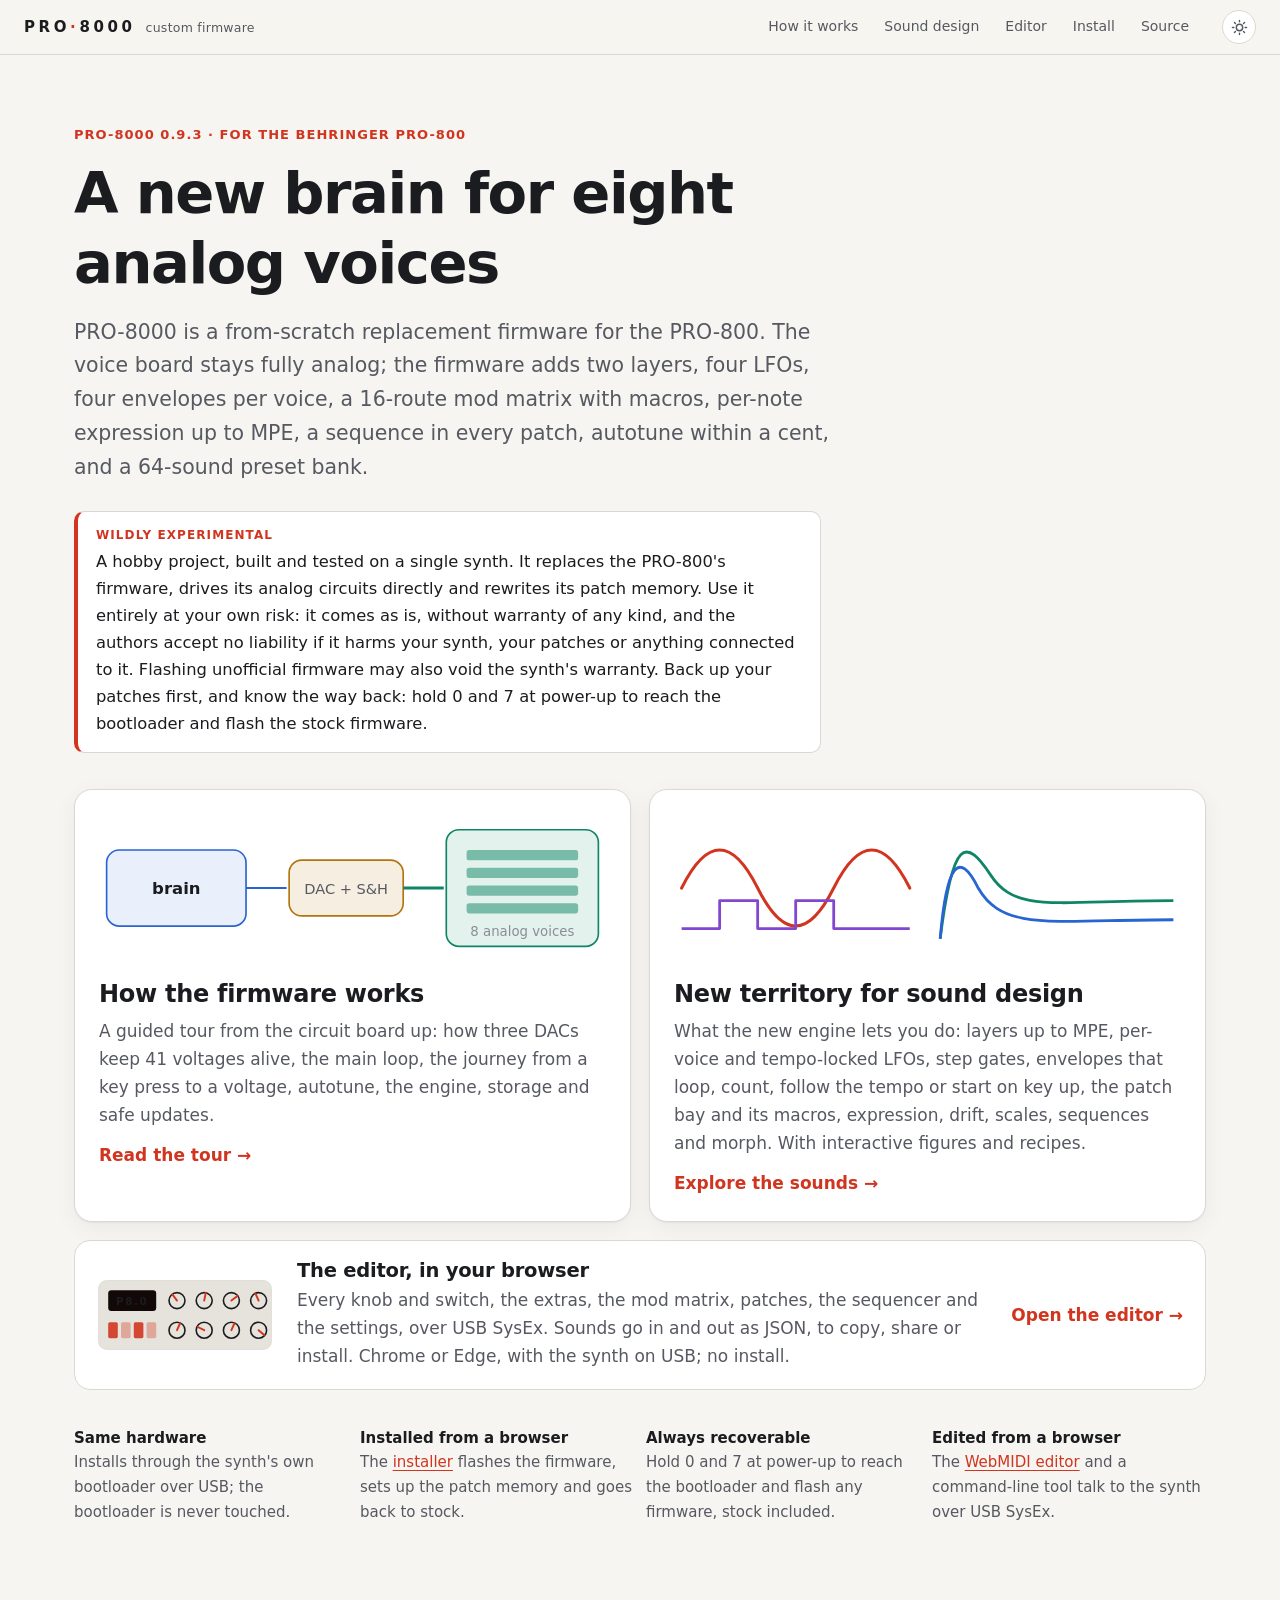
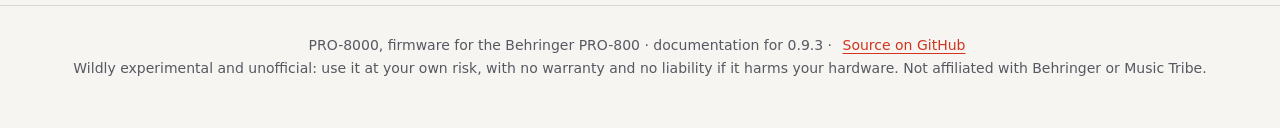
==== index.html @ 5c24c78f "PRO-8000 0.9.3: the guides, the editor and the installer, built from 73f350a with local changes" ====
<!doctype html>
<html lang="en">
<head>
<meta charset="utf-8">
<meta name="viewport" content="width=device-width, initial-scale=1">
<title>PRO-8000 · Firmware for the Behringer PRO-800</title>
<meta name="description" content="Documentation for PRO-8000, a custom firmware for the Behringer PRO-800: how it works, and the sound design it opens up.">
<link rel="icon" href="data:image/svg+xml,%3Csvg xmlns='http://www.w3.org/2000/svg' viewBox='0 0 32 32'%3E%3Crect width='32' height='32' rx='7' fill='%23160705'/%3E%3Cpath d='M5 21 L11 11 L16 21 L21 11 L27 21' fill='none' stroke='%23ff5b3d' stroke-width='3' stroke-linejoin='round'/%3E%3C/svg%3E">
<style>
:root {
  --bg: #f6f5f1; --surface: #ffffff; --surface-2: #f0eee9; --surface-3: #e6e3dc;
  --ink: #1b1c1f; --ink-2: #565961; --ink-3: #8a8d93; --line: #dbd8d1;
  --accent: #d1351f; --accent-soft: rgba(209, 53, 31, .11); --on-accent: #fff;
  --digital: #2864d2; --digital-soft: rgba(40, 100, 210, .10);
  --analog: #0f8565; --analog-soft: rgba(15, 133, 101, .11);
  --shared: #b2740f; --shared-soft: rgba(178, 116, 15, .12);
  --mod: #8247d0; --mod-soft: rgba(130, 71, 208, .10);
  --led-bg: #160705; --led-fg: #ff5b3d;
  --shadow: 0 1px 2px rgba(20, 20, 20, .05), 0 6px 24px rgba(20, 20, 20, .05);
  --sans: "Inter", system-ui, -apple-system, "Segoe UI", Roboto, "Helvetica Neue", sans-serif;
  --mono: ui-monospace, "SF Mono", SFMono-Regular, Menlo, Consolas, monospace;
  color-scheme: light;
}
@media (prefers-color-scheme: dark) {
  :root:not([data-theme="light"]) {
    --bg: #131416; --surface: #1b1c1f; --surface-2: #232428; --surface-3: #2d2e33;
    --ink: #ebe8e2; --ink-2: #a6a8ae; --ink-3: #75787e; --line: #33353a;
    --accent: #ff5a42; --accent-soft: rgba(255, 90, 66, .15); --on-accent: #1a0703;
    --digital: #6ea2ff; --digital-soft: rgba(110, 162, 255, .13);
    --analog: #43c9a1; --analog-soft: rgba(67, 201, 161, .13);
    --shared: #e6a94d; --shared-soft: rgba(230, 169, 77, .14);
    --mod: #b690ff; --mod-soft: rgba(182, 144, 255, .14);
    --shadow: 0 1px 2px rgba(0, 0, 0, .3), 0 8px 28px rgba(0, 0, 0, .25);
    color-scheme: dark;
  }
}
:root[data-theme="dark"] {
  --bg: #131416; --surface: #1b1c1f; --surface-2: #232428; --surface-3: #2d2e33;
  --ink: #ebe8e2; --ink-2: #a6a8ae; --ink-3: #75787e; --line: #33353a;
  --accent: #ff5a42; --accent-soft: rgba(255, 90, 66, .15); --on-accent: #1a0703;
  --digital: #6ea2ff; --digital-soft: rgba(110, 162, 255, .13);
  --analog: #43c9a1; --analog-soft: rgba(67, 201, 161, .13);
  --shared: #e6a94d; --shared-soft: rgba(230, 169, 77, .14);
  --mod: #b690ff; --mod-soft: rgba(182, 144, 255, .14);
  --shadow: 0 1px 2px rgba(0, 0, 0, .3), 0 8px 28px rgba(0, 0, 0, .25);
  color-scheme: dark;
}

* { box-sizing: border-box; }
html { scroll-behavior: smooth; scroll-padding-top: 72px; }
@media (prefers-reduced-motion: reduce) { html { scroll-behavior: auto; } }
body {
  margin: 0; background: var(--bg); color: var(--ink);
  font: 17px/1.65 var(--sans); -webkit-font-smoothing: antialiased; text-rendering: optimizeLegibility;
}
a { color: var(--accent); text-decoration-thickness: 1px; text-underline-offset: 3px; }
a:hover { text-decoration-thickness: 2px; }
:focus-visible { outline: 2px solid var(--accent); outline-offset: 2px; border-radius: 4px; }
code, kbd, .mono { font-family: var(--mono); font-size: .86em; }
code { background: var(--surface-2); border: 1px solid var(--line); border-radius: 5px; padding: .05em .35em; }
strong { font-weight: 650; }
h1, h2, h3, h4 { line-height: 1.2; letter-spacing: -.012em; margin: 0; }
p { margin: 0 0 1em; }
ul, ol { padding-left: 1.3em; margin: 0 0 1em; }
li { margin: .25em 0; }

/* ---- top bar ---- */
.topbar {
  position: sticky; top: 0; z-index: 20; display: flex; align-items: center; gap: 14px 22px; flex-wrap: wrap;
  padding: 10px 24px; background: color-mix(in srgb, var(--bg) 88%, transparent);
  backdrop-filter: saturate(1.4) blur(10px); -webkit-backdrop-filter: saturate(1.4) blur(10px);
  border-bottom: 1px solid var(--line);
}
.brand { display: flex; align-items: baseline; gap: 10px; color: var(--ink); text-decoration: none; }
.brand .logo { font-weight: 800; letter-spacing: .24em; font-size: 15px; }
.brand .logo b { color: var(--accent); }
.brand .sub { font-size: 12.5px; color: var(--ink-2); letter-spacing: .02em; }
.topbar nav { display: flex; gap: 4px; margin-left: auto; flex-wrap: wrap; }
.topbar nav a {
  font-size: 14px; color: var(--ink-2); text-decoration: none; padding: 5px 11px; border-radius: 999px;
}
.topbar nav a:hover { color: var(--ink); background: var(--surface-2); }
.topbar nav a[aria-current="page"] { color: var(--ink); background: var(--surface-3); font-weight: 600; }
.theme-btn {
  border: 1px solid var(--line); background: var(--surface); color: var(--ink-2); width: 34px; height: 34px;
  border-radius: 50%; cursor: pointer; display: grid; place-items: center; padding: 0;
}
.theme-btn:hover { color: var(--ink); }
.theme-btn svg { width: 17px; height: 17px; }

/* ---- hero ---- */
.hero { max-width: 1180px; margin: 0 auto; padding: 64px 24px 28px; }
.kicker {
  display: inline-flex; align-items: center; gap: 8px; font-size: 13px; font-weight: 600; letter-spacing: .08em;
  text-transform: uppercase; color: var(--accent); margin-bottom: 14px;
}
.hero h1 { font-size: clamp(2.1rem, 5.2vw, 3.6rem); font-weight: 760; letter-spacing: -.025em; max-width: 17ch; }
.hero .lede { font-size: clamp(1.08rem, 1.8vw, 1.28rem); color: var(--ink-2); max-width: 60ch; margin: 18px 0 0; }
.meta { display: flex; flex-wrap: wrap; gap: 8px; margin-top: 22px; }
.chip {
  font-size: 13px; padding: 4px 11px; border-radius: 999px; border: 1px solid var(--line); background: var(--surface);
  color: var(--ink-2);
}

/* ---- layout ---- */
.layout {
  max-width: 1180px; margin: 0 auto; padding: 8px 24px 80px;
  display: grid; grid-template-columns: 220px minmax(0, 1fr); gap: 48px;
}
.toc { position: sticky; top: 76px; align-self: start; max-height: calc(100vh - 96px); overflow: auto; font-size: 14px; }
.toc h2 { font-size: 12px; text-transform: uppercase; letter-spacing: .1em; color: var(--ink-3); margin: 6px 0 10px; }
.toc ol { list-style: none; padding: 0; margin: 0; counter-reset: toc; }
.toc li { margin: 0; counter-increment: toc; }
.toc a {
  display: flex; gap: 8px; padding: 5px 10px; border-left: 2px solid var(--line); color: var(--ink-2);
  text-decoration: none; line-height: 1.35;
}
.toc a::before { content: counter(toc, decimal-leading-zero); font-family: var(--mono); font-size: 11px; color: var(--ink-3); padding-top: 2px; }
.toc a:hover { color: var(--ink); }
.toc a.active { color: var(--ink); border-left-color: var(--accent); font-weight: 600; }
article { min-width: 0; max-width: 900px; }
@media (max-width: 1060px) {
  .layout { grid-template-columns: minmax(0, 1fr); gap: 0; }
  .toc { position: static; max-height: none; border: 1px solid var(--line); border-radius: 14px; padding: 14px 16px; background: var(--surface); margin-bottom: 28px; }
  .toc ol { columns: 2; column-gap: 18px; }
  .toc a { border-left: 0; padding: 3px 0; }
}
@media (max-width: 560px) {
  body { font-size: 16px; }
  .topbar { padding: 10px 16px; gap: 8px; flex-wrap: nowrap; }
  .topbar nav { gap: 0; }
  .topbar nav a { padding: 5px 8px; font-size: 13px; }
  .brand .logo { letter-spacing: .14em; }
  .theme-btn { flex: none; }
  .hero { padding: 40px 16px 18px; }
  .layout { padding: 8px 16px 64px; }
  .toc ol { columns: 1; }
  .brand .sub { display: none; }
}

/* ---- sections ---- */
section { padding-top: 40px; }
section + section { border-top: 1px solid var(--line); margin-top: 40px; }
article > section:first-child { padding-top: 12px; }
.sec-num { font-family: var(--mono); font-size: 13px; color: var(--accent); letter-spacing: .06em; display: block; margin-bottom: 8px; }
section h2 { font-size: clamp(1.6rem, 3vw, 2.1rem); font-weight: 720; margin-bottom: 18px; }
section h3 { font-size: 1.22rem; font-weight: 680; margin: 34px 0 12px; }
section h4 { font-size: 1.02rem; font-weight: 680; margin: 0 0 6px; }
.prose { max-width: 70ch; }
.lead-in { font-size: 1.12em; color: var(--ink-2); }

/* ---- figures ---- */
figure { margin: 28px 0; }
.fig {
  background: var(--surface); border: 1px solid var(--line); border-radius: 16px; padding: 20px;
  box-shadow: var(--shadow);
}
figcaption { font-size: 14px; color: var(--ink-2); margin-top: 12px; line-height: 1.5; max-width: 72ch; }
figcaption b { color: var(--ink); }
.svg-wrap { overflow-x: auto; -webkit-overflow-scrolling: touch; }
.svg-wrap > svg { display: block; width: 100%; height: auto; min-width: var(--min, 0); }
svg text { font-family: var(--sans); fill: var(--ink); font-size: 13px; }
svg .t-sm { font-size: 11.5px; fill: var(--ink-2); }
svg .t-xs { font-size: 10.5px; fill: var(--ink-3); }
svg .t-lg { font-size: 15px; font-weight: 650; }
svg .t-b { font-weight: 650; }
svg .t-mono { font-family: var(--mono); }
svg .t-acc { fill: var(--accent); } svg .t-dig { fill: var(--digital); } svg .t-ana { fill: var(--analog); }
svg .t-sh { fill: var(--shared); } svg .t-mod { fill: var(--mod); } svg .t-inv { fill: var(--on-accent); }
svg .t-led { fill: var(--led-fg); font-family: var(--mono); font-weight: 700; letter-spacing: .08em; }
svg .box { fill: var(--surface-2); stroke: var(--line); stroke-width: 1.2; }
svg .box-plain { fill: var(--surface); stroke: var(--line); stroke-width: 1.2; }
svg .box-dig { fill: var(--digital-soft); stroke: var(--digital); stroke-width: 1.3; }
svg .box-ana { fill: var(--analog-soft); stroke: var(--analog); stroke-width: 1.3; }
svg .box-acc { fill: var(--accent-soft); stroke: var(--accent); stroke-width: 1.3; }
svg .box-sh { fill: var(--shared-soft); stroke: var(--shared); stroke-width: 1.3; }
svg .box-mod { fill: var(--mod-soft); stroke: var(--mod); stroke-width: 1.3; }
svg .box-led { fill: var(--led-bg); stroke: none; }
svg .ln { stroke: var(--ink-3); stroke-width: 1.5; fill: none; }
svg .ln-dig { stroke: var(--digital); stroke-width: 1.6; fill: none; }
svg .ln-ana { stroke: var(--analog); stroke-width: 1.6; fill: none; }
svg .ln-acc { stroke: var(--accent); stroke-width: 1.6; fill: none; }
svg .ln-sh { stroke: var(--shared); stroke-width: 1.6; fill: none; }
svg .ln-mod { stroke: var(--mod); stroke-width: 1.6; fill: none; }
svg .thick { stroke-width: 2.4; }
svg .dash { stroke-dasharray: 4 4; }
svg .grid { stroke: var(--line); stroke-width: 1; fill: none; }
svg .axis { stroke: var(--ink-3); stroke-width: 1; fill: none; }
svg .curve { stroke: var(--accent); stroke-width: 2.4; fill: none; stroke-linejoin: round; stroke-linecap: round; }
svg .curve-dig { stroke: var(--digital); stroke-width: 2.2; fill: none; stroke-linejoin: round; }
svg .curve-ana { stroke: var(--analog); stroke-width: 2.2; fill: none; stroke-linejoin: round; }
svg .curve-mod { stroke: var(--mod); stroke-width: 2.2; fill: none; stroke-linejoin: round; }
svg .curve-ghost { stroke: var(--ink-3); stroke-width: 1.4; fill: none; opacity: .45; }
svg .f-acc { fill: var(--accent); } svg .f-dig { fill: var(--digital); } svg .f-ana { fill: var(--analog); }
svg .f-sh { fill: var(--shared); } svg .f-mod { fill: var(--mod); } svg .f-ink3 { fill: var(--ink-3); }
svg .f-soft-acc { fill: var(--accent-soft); } svg .f-soft-dig { fill: var(--digital-soft); }
svg .f-soft-ana { fill: var(--analog-soft); } svg .f-soft-mod { fill: var(--mod-soft); }
svg .f-surface { fill: var(--surface); } svg .f-surface2 { fill: var(--surface-2); } svg .f-line { fill: var(--line); }
.defs { position: absolute; width: 0; height: 0; overflow: hidden; }

.legend { display: flex; flex-wrap: wrap; gap: 6px 18px; font-size: 13.5px; color: var(--ink-2); margin-top: 14px; }
.legend span { display: inline-flex; align-items: center; gap: 7px; }
.legend i { width: 12px; height: 12px; border-radius: 3px; display: inline-block; border: 1.5px solid; }
.legend .k-dig { background: var(--digital-soft); border-color: var(--digital); }
.legend .k-ana { background: var(--analog-soft); border-color: var(--analog); }
.legend .k-acc { background: var(--accent-soft); border-color: var(--accent); }
.legend .k-sh { background: var(--shared-soft); border-color: var(--shared); }
.legend .k-mod { background: var(--mod-soft); border-color: var(--mod); }

/* ---- callouts ---- */
.callout {
  border: 1px solid var(--line); border-left: 4px solid var(--accent); background: var(--surface);
  border-radius: 10px; padding: 14px 18px; margin: 22px 0; font-size: .96em; max-width: 72ch;
}
.callout > :last-child { margin-bottom: 0; }
.callout .label { display: block; font-size: 12px; font-weight: 700; letter-spacing: .09em; text-transform: uppercase; color: var(--accent); margin-bottom: 4px; }
.callout.analogy { border-left-color: var(--analog); }
.callout.analogy .label { color: var(--analog); }
.callout.tech { border-left-color: var(--digital); }
.callout.tech .label { color: var(--digital); }
.callout.limit { border-left-color: var(--shared); }
.callout.limit .label { color: var(--shared); }

/* ---- small things ---- */
.led {
  display: inline-block; font-family: var(--mono); font-weight: 700; font-size: .82em; letter-spacing: .1em;
  color: var(--led-fg); background: var(--led-bg); padding: .08em .5em; border-radius: 4px;
  text-shadow: 0 0 6px rgba(255, 91, 61, .55); white-space: pre; vertical-align: .05em;
}
kbd {
  display: inline-block; border: 1px solid var(--line); border-bottom-width: 2px; border-radius: 6px;
  background: var(--surface); padding: .02em .45em; font-size: .8em; color: var(--ink); white-space: nowrap;
}
.stats { display: grid; grid-template-columns: repeat(auto-fit, minmax(150px, 1fr)); gap: 12px; margin: 28px 0; }
.stat { background: var(--surface); border: 1px solid var(--line); border-radius: 14px; padding: 14px 16px; }
.stat b { display: block; font-size: 1.7rem; font-weight: 750; letter-spacing: -.02em; line-height: 1.1; }
.stat span { font-size: 13.5px; color: var(--ink-2); line-height: 1.35; display: block; margin-top: 4px; }

.tbl { overflow-x: auto; margin: 22px 0; border: 1px solid var(--line); border-radius: 12px; background: var(--surface); }
table { border-collapse: collapse; width: 100%; font-size: 14.5px; }
th, td { text-align: left; padding: 9px 14px; border-bottom: 1px solid var(--line); vertical-align: top; }
th { font-size: 12.5px; text-transform: uppercase; letter-spacing: .06em; color: var(--ink-2); background: var(--surface-2); font-weight: 650; }
tr:last-child td { border-bottom: 0; }
td.yes { color: var(--analog); font-weight: 600; }

.steps { list-style: none; padding: 0; counter-reset: st; margin: 20px 0; }
.steps > li { counter-increment: st; position: relative; padding: 0 0 18px 46px; margin: 0; }
.steps > li::before {
  content: counter(st); position: absolute; left: 0; top: 0; width: 30px; height: 30px; border-radius: 50%;
  background: var(--accent-soft); color: var(--accent); font-weight: 700; font-size: 14px; display: grid; place-items: center;
}
.steps > li::after { content: ""; position: absolute; left: 14.5px; top: 34px; bottom: 4px; width: 1px; background: var(--line); }
.steps > li:last-child::after { display: none; }
.steps > li > b:first-child { display: block; }

.cards { display: grid; grid-template-columns: repeat(auto-fill, minmax(min(100%, 270px), 1fr)); gap: 14px; margin: 22px 0; }
.card { background: var(--surface); border: 1px solid var(--line); border-radius: 14px; padding: 16px 18px; font-size: 15px; }
.card h4 { font-size: 1.04rem; margin-bottom: 4px; }
.card .tag { font-size: 12px; font-weight: 600; color: var(--ink-3); letter-spacing: .04em; text-transform: uppercase; }
.card ol, .card ul { padding-left: 1.15em; margin: 8px 0 0; }
.card li { margin: .2em 0; }
.card p { margin: 6px 0 0; color: var(--ink-2); }

/* ---- widgets ---- */
.controls { display: flex; flex-wrap: wrap; gap: 10px 16px; align-items: center; margin-bottom: 14px; }
.controls label { font-size: 14px; color: var(--ink-2); display: inline-flex; gap: 8px; align-items: center; }
.seg { display: inline-flex; flex-wrap: wrap; border: 1px solid var(--line); border-radius: 10px; overflow: hidden; background: var(--surface-2); }
.seg button, .btn {
  font: 600 13.5px/1 var(--sans); color: var(--ink-2); background: transparent; border: 0; padding: 8px 12px;
  cursor: pointer; white-space: nowrap;
}
.seg button + button { border-left: 1px solid var(--line); }
.seg button:hover { color: var(--ink); }
.seg button[aria-pressed="true"] { background: var(--accent); color: var(--on-accent); }
.btn { border: 1px solid var(--line); border-radius: 10px; background: var(--surface); color: var(--ink); }
.btn:hover { background: var(--surface-2); }
.btn.primary { background: var(--accent); border-color: var(--accent); color: var(--on-accent); }
.btn.primary:hover { filter: brightness(1.06); }
input[type="range"] { accent-color: var(--accent); width: 140px; }
select { font: inherit; font-size: 14px; color: var(--ink); background: var(--surface); border: 1px solid var(--line); border-radius: 8px; padding: 5px 8px; }
.readout { font-family: var(--mono); font-size: 13px; color: var(--ink-2); }
.note-sm { font-size: 13.5px; color: var(--ink-2); margin: 10px 0 0; }

footer.site { border-top: 1px solid var(--line); padding: 28px 24px 48px; text-align: center; font-size: 14px; color: var(--ink-2); }
footer.site a { margin: 0 6px; }

/* home: the editor strip under the two guides */
.launch {
  display: flex; align-items: center; gap: 12px 24px; flex-wrap: wrap; margin: 18px 0 0; padding: 18px 22px;
  background: var(--surface); border: 1px solid var(--line); border-radius: 16px; color: var(--ink); text-decoration: none;
}
.launch:hover { background: var(--surface-2); }
.launch svg { width: 176px; flex: none; }
.launch div { flex: 1 1 320px; }
.launch h2 { font-size: 1.22rem; margin: 0 0 4px; }
.launch p { margin: 0; color: var(--ink-2); }
.launch .go { margin-left: auto; font-weight: 600; color: var(--accent); white-space: nowrap; }

/* the experimental-firmware warning: in the home page's hero, and as a line under each guide's lede */
.hero .callout { margin: 26px 0 0; scroll-margin-top: 80px; }
.note-sm.risk { margin-top: 14px; max-width: 72ch; }
.note-sm.risk b { color: var(--accent); }
</style>
<style>
  .home { max-width: 1180px; margin: 0 auto; padding: 8px 24px 80px; }
  .docs { display: grid; grid-template-columns: repeat(auto-fit, minmax(min(100%, 380px), 1fr)); gap: 18px; }
  .doc {
    display: block; text-decoration: none; color: var(--ink); background: var(--surface); border: 1px solid var(--line);
    border-radius: 18px; padding: 22px 24px 24px; box-shadow: var(--shadow); transition: transform .15s ease, border-color .15s ease;
  }
  .doc:hover { transform: translateY(-2px); border-color: var(--accent); }
  .doc svg { width: 100%; height: auto; display: block; margin-bottom: 16px; }
  .doc h2 { font-size: 1.5rem; margin-bottom: 8px; }
  .doc p { color: var(--ink-2); margin: 0 0 12px; }
  .doc .go { color: var(--accent); font-weight: 650; }
  .facts { display: grid; grid-template-columns: repeat(auto-fit, minmax(200px, 1fr)); gap: 12px; margin-top: 36px; font-size: 15px; color: var(--ink-2); }
  .facts b { color: var(--ink); display: block; }
  @media (max-width: 560px) { .home { padding: 8px 16px 64px; } }
</style>
<script>
// Theme toggle (remembered per browser when storage works), contents highlighting, and SVG helpers for the figures.
(function () {
  var root = document.documentElement;
  try { var saved = localStorage.getItem("pro800-theme"); if (saved) root.dataset.theme = saved; } catch (e) {}
  function dark() {
    return root.dataset.theme ? root.dataset.theme === "dark" : matchMedia("(prefers-color-scheme: dark)").matches;
  }
  document.addEventListener("DOMContentLoaded", function () {
    var btn = document.querySelector(".theme-btn");
    if (btn) btn.addEventListener("click", function () {
      root.dataset.theme = dark() ? "light" : "dark";
      try { localStorage.setItem("pro800-theme", root.dataset.theme); } catch (e) {}
    });
    var links = Array.prototype.slice.call(document.querySelectorAll(".toc a"));
    if (!links.length || !("IntersectionObserver" in window)) return;
    var byId = {};
    links.forEach(function (a) { byId[a.getAttribute("href").slice(1)] = a; });
    var obs = new IntersectionObserver(function (entries) {
      entries.forEach(function (en) {
        if (!en.isIntersecting) return;
        links.forEach(function (a) { a.classList.remove("active"); });
        var a = byId[en.target.id];
        if (a) a.classList.add("active");
      });
    }, { rootMargin: "-20% 0px -70% 0px" });
    Object.keys(byId).forEach(function (id) { var el = document.getElementById(id); if (el) obs.observe(el); });
  });
})();

var NS = "http://www.w3.org/2000/svg";
// S("rect", {x: 1, class: "box"}, parent): makes an SVG element; a "text" attribute sets its text
function S(tag, attrs, parent) {
  var el = document.createElementNS(NS, tag);
  for (var k in attrs) {
    if (k === "text") el.textContent = attrs[k];
    else el.setAttribute(k, attrs[k]);
  }
  if (parent) parent.appendChild(el);
  return el;
}
// A polyline path through n + 1 samples of f(t), t = 0..1, mapped by x(t) and y(value)
function plot(f, n, x, y) {
  var d = "";
  for (var i = 0; i <= n; i++) {
    var t = i / n;
    d += (i ? "L" : "M") + x(t).toFixed(1) + " " + y(f(t)).toFixed(1);
  }
  return d;
}
function clear(el) { while (el.firstChild) el.removeChild(el.firstChild); }
// A small seeded random generator, so the pictures are the same at every load
function rng(seed) {
  var s = seed >>> 0 || 1;
  return function () { s ^= s << 13; s >>>= 0; s ^= s >> 17; s ^= s << 5; s >>>= 0; return s / 4294967296; };
}
// Segmented buttons: calls on(value) with the clicked button's data-v, and marks it pressed
function segmented(el, on) {
  el.addEventListener("click", function (ev) {
    var b = ev.target.closest("button");
    if (!b || !el.contains(b)) return;
    Array.prototype.forEach.call(el.querySelectorAll("button"), function (x) { x.setAttribute("aria-pressed", x === b); });
    on(b.dataset.v);
  });
}
</script>
</head>
<body>
<header class="topbar">
  <a class="brand" href="index.html"><span class="logo">PRO<b>·</b>8000</span><span class="sub">custom firmware</span></a>
  <nav>
    <a href="how-it-works.html">How it works</a>
    <a href="sound-design.html">Sound design</a>
    <a href="editor/">Editor</a>
    <a href="editor/install.html">Install</a>
    <a href="https://github.com/klaine/pro-8000">Source</a>
  </nav>
  <button class="theme-btn" type="button" aria-label="Switch light or dark theme"><svg viewBox="0 0 24 24" fill="none" stroke="currentColor" stroke-width="2" stroke-linecap="round"><circle cx="12" cy="12" r="4.5"/><path d="M12 2v2M12 20v2M2 12h2M20 12h2M4.9 4.9l1.4 1.4M17.7 17.7l1.4 1.4M4.9 19.1l1.4-1.4M17.7 6.3l1.4-1.4"/></svg></button>
</header>

<div class="hero">
  <div class="kicker">PRO-8000 0.9.3 · for the Behringer PRO-800</div>
  <h1>A new brain for eight analog voices</h1>
  <p class="lede">PRO-8000 is a from-scratch replacement firmware for the PRO-800. The voice board stays fully analog; the firmware adds two layers, four LFOs, four envelopes per voice, a 16-route mod matrix with macros, per-note expression up to MPE, a sequence in every patch, autotune within a cent, and a 64-sound preset bank.</p>
  <div class="callout" id="experimental"><span class="label">Wildly experimental</span>A hobby project, built and tested on a single synth. It replaces the PRO-800's firmware, drives its analog circuits directly and rewrites its patch memory. Use it entirely at your own risk: it comes as is, without warranty of any kind, and the authors accept no liability if it harms your synth, your patches or anything connected to it. Flashing unofficial firmware may also void the synth's warranty. Back up your patches first, and know the way back: hold 0 and 7 at power-up to reach the bootloader and flash the stock firmware.</div>
</div>

<main class="home">
  <div class="docs">
    <a class="doc" href="how-it-works.html">
      <svg viewBox="0 0 400 120" aria-hidden="true">
        <rect class="box-dig" x="6" y="30" width="110" height="60" rx="10"/><text x="61" y="65" class="t-b" text-anchor="middle">brain</text>
        <path class="ln-dig" d="M116 60 H148"/>
        <rect class="box-sh" x="150" y="38" width="90" height="44" rx="10"/><text x="195" y="65" class="t-sm" text-anchor="middle">DAC + S&amp;H</text>
        <path class="ln-ana thick" d="M240 60 H272"/>
        <rect class="box-ana" x="274" y="14" width="120" height="92" rx="10"/>
        <g class="f-ana"><rect x="290" y="30" width="88" height="8" rx="2" opacity=".5"/><rect x="290" y="44" width="88" height="8" rx="2" opacity=".5"/><rect x="290" y="58" width="88" height="8" rx="2" opacity=".5"/><rect x="290" y="72" width="88" height="8" rx="2" opacity=".5"/></g>
        <text x="334" y="98" class="t-xs" text-anchor="middle">8 analog voices</text>
      </svg>
      <h2>How the firmware works</h2>
      <p>A guided tour from the circuit board up: how three DACs keep 41 voltages alive, the main loop, the journey from a key press to a voltage, autotune, the engine, storage and safe updates.</p>
      <span class="go">Read the tour →</span>
    </a>
    <a class="doc" href="sound-design.html">
      <svg viewBox="0 0 400 120" aria-hidden="true">
        <path class="curve" d="M6 60 C26 20 46 20 66 60 S106 100 126 60 S166 20 186 60"/>
        <path class="curve-mod" d="M6 92 L36 92 L36 70 L66 70 L66 92 L96 92 L96 70 L126 70 L126 92 L186 92"/>
        <path class="curve-ana" d="M210 100 C220 20 230 20 250 50 C270 80 300 70 394 70"/>
        <path class="curve-dig" d="M210 100 C215 40 225 30 240 60 C260 95 300 85 394 85"/>
      </svg>
      <h2>New territory for sound design</h2>
      <p>What the new engine lets you do: layers up to MPE, per-voice and tempo-locked LFOs, step gates, envelopes that loop, count, follow the tempo or start on key up, the patch bay and its macros, expression, drift, scales, sequences and morph. With interactive figures and recipes.</p>
      <span class="go">Explore the sounds →</span>
    </a>
  </div>
  <a class="launch" href="editor/">
    <svg viewBox="0 0 220 90" aria-hidden="true">
      <rect x="2" y="2" width="216" height="86" rx="10" fill="var(--surface-3)" stroke="var(--line)"/>
      <rect x="14" y="14" width="60" height="26" rx="4" fill="#120807"/>
      <text x="44" y="33" font-family="ui-monospace, Menlo, monospace" font-size="15" font-weight="700" fill="var(--accent)" text-anchor="middle" letter-spacing="2">P8.0</text>
      <g fill="none" stroke="var(--ink)" stroke-width="2">
        <circle cx="100" cy="27" r="10"/><circle cx="134" cy="27" r="10"/><circle cx="168" cy="27" r="10"/><circle cx="202" cy="27" r="10"/>
        <circle cx="100" cy="64" r="10"/><circle cx="134" cy="64" r="10"/><circle cx="168" cy="64" r="10"/><circle cx="202" cy="64" r="10"/>
      </g>
      <g stroke="var(--accent)" stroke-width="2.4" stroke-linecap="round">
        <path d="M100 27 L94 19"/><path d="M134 27 L136 17"/><path d="M168 27 L176 21"/><path d="M202 27 L198 18"/>
        <path d="M100 64 L104 55"/><path d="M134 64 L126 60"/><path d="M168 64 L172 55"/><path d="M202 64 L209 70"/>
      </g>
      <g fill="var(--accent)"><rect x="14" y="54" width="12" height="20" rx="2" opacity=".9"/><rect x="30" y="54" width="12" height="20" rx="2" opacity=".35"/><rect x="46" y="54" width="12" height="20" rx="2" opacity=".9"/><rect x="62" y="54" width="12" height="20" rx="2" opacity=".35"/></g>
    </svg>
    <div>
      <h2>The editor, in your browser</h2>
      <p>Every knob and switch, the extras, the mod matrix, patches, the sequencer and the settings, over USB SysEx. Sounds go in and out as JSON, to copy, share or install. Chrome or Edge, with the synth on USB; no install.</p>
    </div>
    <span class="go">Open the editor →</span>
  </a>
  <div class="facts">
    <div><b>Same hardware</b>Installs through the synth's own bootloader over USB; the bootloader is never touched.</div>
    <div><b>Installed from a browser</b>The <a href="editor/install.html">installer</a> flashes the firmware, sets up the patch memory and goes back to stock.</div>
    <div><b>Always recoverable</b>Hold 0 and 7 at power-up to reach the bootloader and flash any firmware, stock included.</div>
    <div><b>Edited from a browser</b>The <a href="editor/">WebMIDI editor</a> and a command-line tool talk to the synth over USB SysEx.</div>
  </div>
</main>

<footer class="site">PRO-8000, firmware for the Behringer PRO-800 · documentation for 0.9.3 · <a href="https://github.com/klaine/pro-8000">Source on GitHub</a><br>Wildly experimental and unofficial: use it at your own risk, with no warranty and no liability if it harms your hardware. Not affiliated with Behringer or Music Tribe.</footer>
</body>
</html>
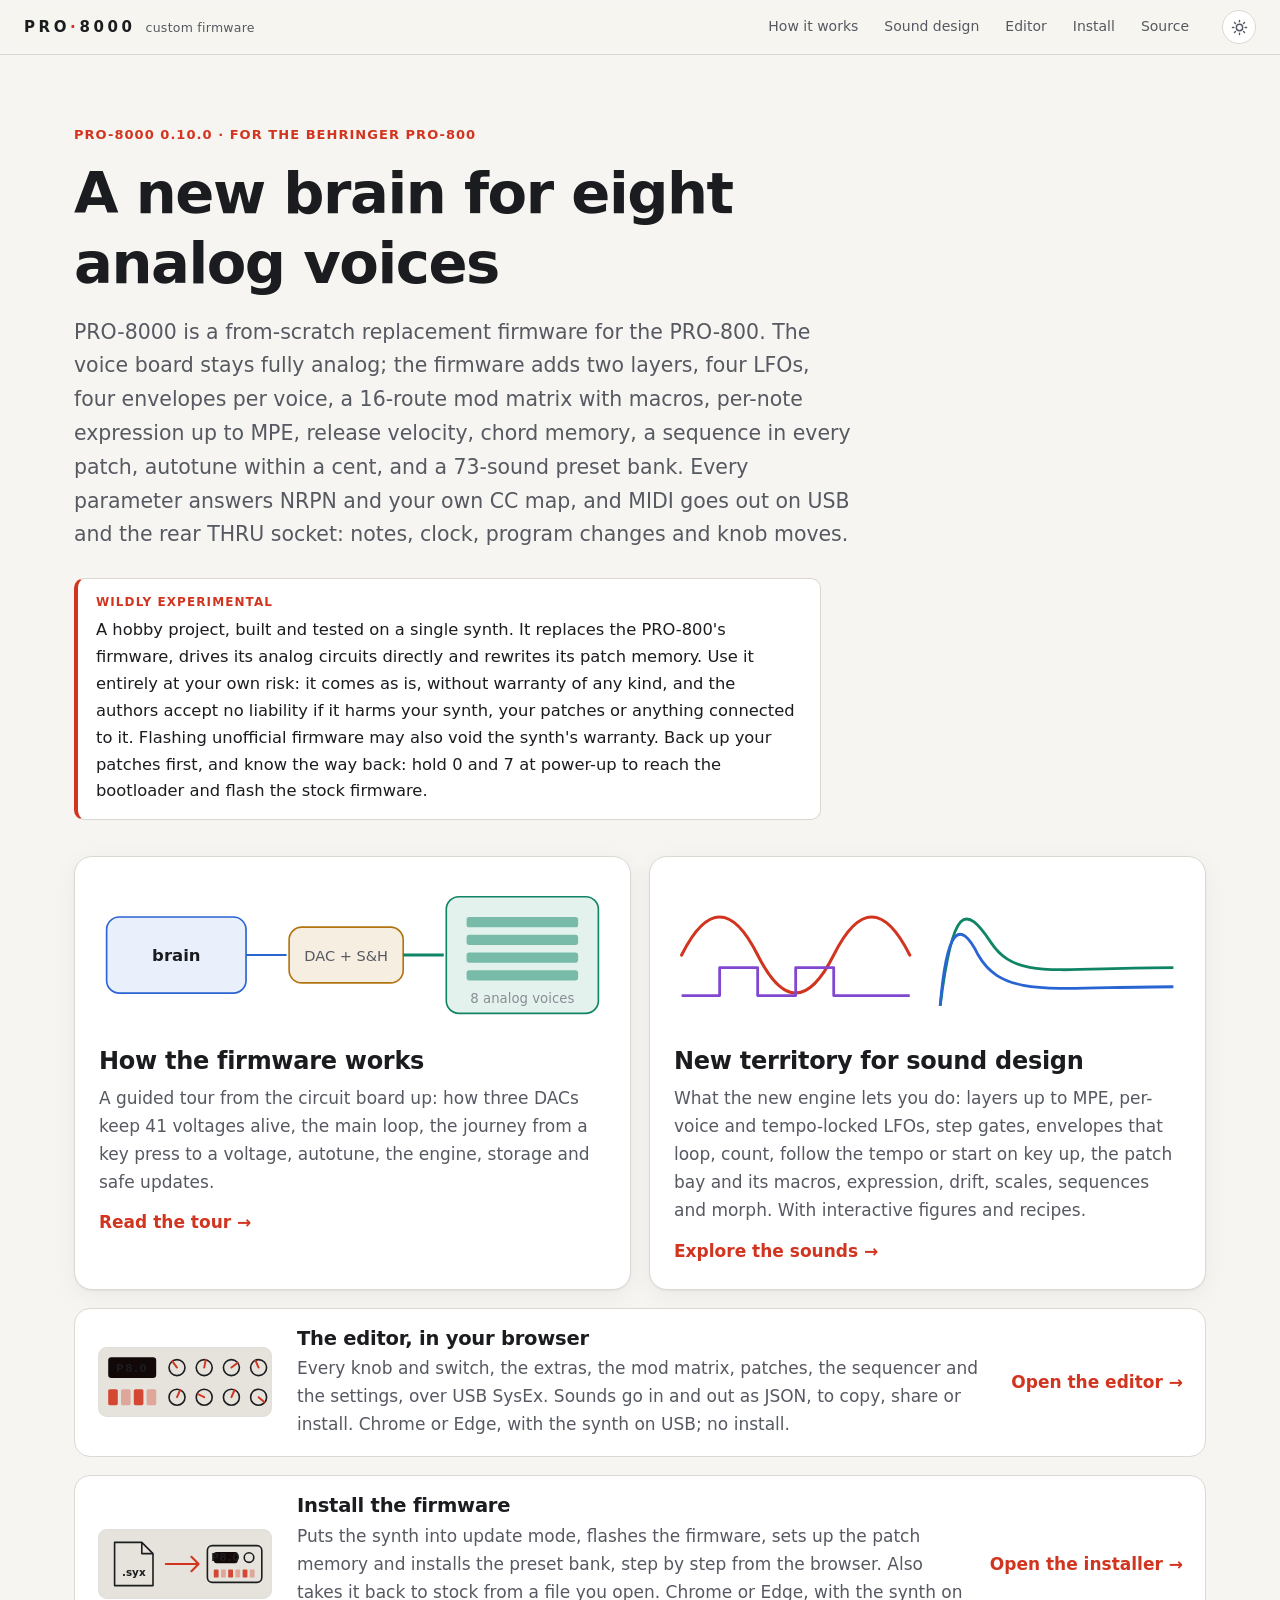
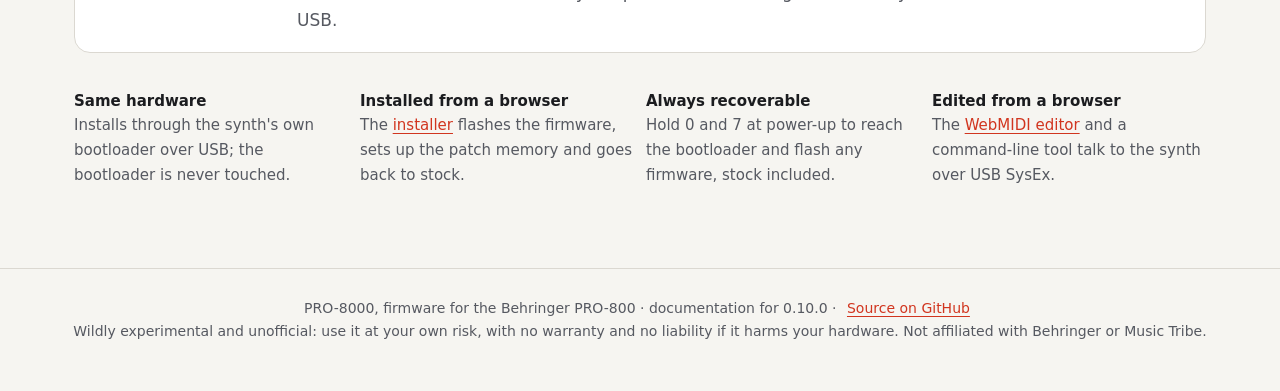
==== commit a77d070d: "PRO-8000 0.10.0: the guides, the editor and the installer, built from 154efd6" ====
--- a/index.html
+++ b/index.html
@@ -284,7 +284,7 @@
 footer.site { border-top: 1px solid var(--line); padding: 28px 24px 48px; text-align: center; font-size: 14px; color: var(--ink-2); }
 footer.site a { margin: 0 6px; }
 
-/* home: the editor strip under the two guides */
+/* home: the editor and installer strips under the two guides */
 .launch {
   display: flex; align-items: center; gap: 12px 24px; flex-wrap: wrap; margin: 18px 0 0; padding: 18px 22px;
   background: var(--surface); border: 1px solid var(--line); border-radius: 16px; color: var(--ink); text-decoration: none;
@@ -398,9 +398,9 @@
 </header>
 
 <div class="hero">
-  <div class="kicker">PRO-8000 0.9.3 · for the Behringer PRO-800</div>
+  <div class="kicker">PRO-8000 0.10.0 · for the Behringer PRO-800</div>
   <h1>A new brain for eight analog voices</h1>
-  <p class="lede">PRO-8000 is a from-scratch replacement firmware for the PRO-800. The voice board stays fully analog; the firmware adds two layers, four LFOs, four envelopes per voice, a 16-route mod matrix with macros, per-note expression up to MPE, a sequence in every patch, autotune within a cent, and a 64-sound preset bank.</p>
+  <p class="lede">PRO-8000 is a from-scratch replacement firmware for the PRO-800. The voice board stays fully analog; the firmware adds two layers, four LFOs, four envelopes per voice, a 16-route mod matrix with macros, per-note expression up to MPE, release velocity, chord memory, a sequence in every patch, autotune within a cent, and a 73-sound preset bank. Every parameter answers NRPN and your own CC map, and MIDI goes out on USB and the rear THRU socket: notes, clock, program changes and knob moves.</p>
   <div class="callout" id="experimental"><span class="label">Wildly experimental</span>A hobby project, built and tested on a single synth. It replaces the PRO-800's firmware, drives its analog circuits directly and rewrites its patch memory. Use it entirely at your own risk: it comes as is, without warranty of any kind, and the authors accept no liability if it harms your synth, your patches or anything connected to it. Flashing unofficial firmware may also void the synth's warranty. Back up your patches first, and know the way back: hold 0 and 7 at power-up to reach the bootloader and flash the stock firmware.</div>
 </div>
 
@@ -453,6 +453,28 @@
     </div>
     <span class="go">Open the editor →</span>
   </a>
+  <a class="launch" href="editor/install.html">
+    <svg viewBox="0 0 220 90" aria-hidden="true">
+      <rect x="2" y="2" width="216" height="86" rx="10" fill="var(--surface-3)" stroke="var(--line)"/>
+      <g fill="none" stroke="var(--ink)" stroke-width="2" stroke-linejoin="round">
+        <path d="M22 18 h34 l14 14 v40 h-48 z"/><path d="M56 18 v14 h14"/>
+      </g>
+      <text x="46" y="60" font-family="ui-monospace, Menlo, monospace" font-size="12" font-weight="700" fill="var(--ink)" text-anchor="middle">.syx</text>
+      <g stroke="var(--accent)" stroke-width="2.6" stroke-linecap="round" stroke-linejoin="round" fill="none">
+        <path d="M86 45 h40"/><path d="M118 36 l9 9 -9 9"/>
+      </g>
+      <rect x="138" y="22" width="68" height="46" rx="6" fill="none" stroke="var(--ink)" stroke-width="2"/>
+      <rect x="146" y="30" width="30" height="14" rx="3" fill="#120807"/>
+      <text x="161" y="41" font-family="ui-monospace, Menlo, monospace" font-size="9" font-weight="700" fill="var(--accent)" text-anchor="middle" letter-spacing="1">P8.0</text>
+      <g fill="var(--accent)"><rect x="146" y="52" width="6" height="10" rx="1" opacity=".9"/><rect x="155" y="52" width="6" height="10" rx="1" opacity=".35"/><rect x="164" y="52" width="6" height="10" rx="1" opacity=".9"/><rect x="173" y="52" width="6" height="10" rx="1" opacity=".35"/><rect x="182" y="52" width="6" height="10" rx="1" opacity=".9"/><rect x="191" y="52" width="6" height="10" rx="1" opacity=".35"/></g>
+      <g fill="none" stroke="var(--ink)" stroke-width="2"><circle cx="190" cy="37" r="6"/></g>
+    </svg>
+    <div>
+      <h2>Install the firmware</h2>
+      <p>Puts the synth into update mode, flashes the firmware, sets up the patch memory and installs the preset bank, step by step from the browser. Also takes it back to stock from a file you open. Chrome or Edge, with the synth on USB.</p>
+    </div>
+    <span class="go">Open the installer →</span>
+  </a>
   <div class="facts">
     <div><b>Same hardware</b>Installs through the synth's own bootloader over USB; the bootloader is never touched.</div>
     <div><b>Installed from a browser</b>The <a href="editor/install.html">installer</a> flashes the firmware, sets up the patch memory and goes back to stock.</div>
@@ -461,6 +483,6 @@
   </div>
 </main>
 
-<footer class="site">PRO-8000, firmware for the Behringer PRO-800 · documentation for 0.9.3 · <a href="https://github.com/klaine/pro-8000">Source on GitHub</a><br>Wildly experimental and unofficial: use it at your own risk, with no warranty and no liability if it harms your hardware. Not affiliated with Behringer or Music Tribe.</footer>
+<footer class="site">PRO-8000, firmware for the Behringer PRO-800 · documentation for 0.10.0 · <a href="https://github.com/klaine/pro-8000">Source on GitHub</a><br>Wildly experimental and unofficial: use it at your own risk, with no warranty and no liability if it harms your hardware. Not affiliated with Behringer or Music Tribe.</footer>
 </body>
 </html>
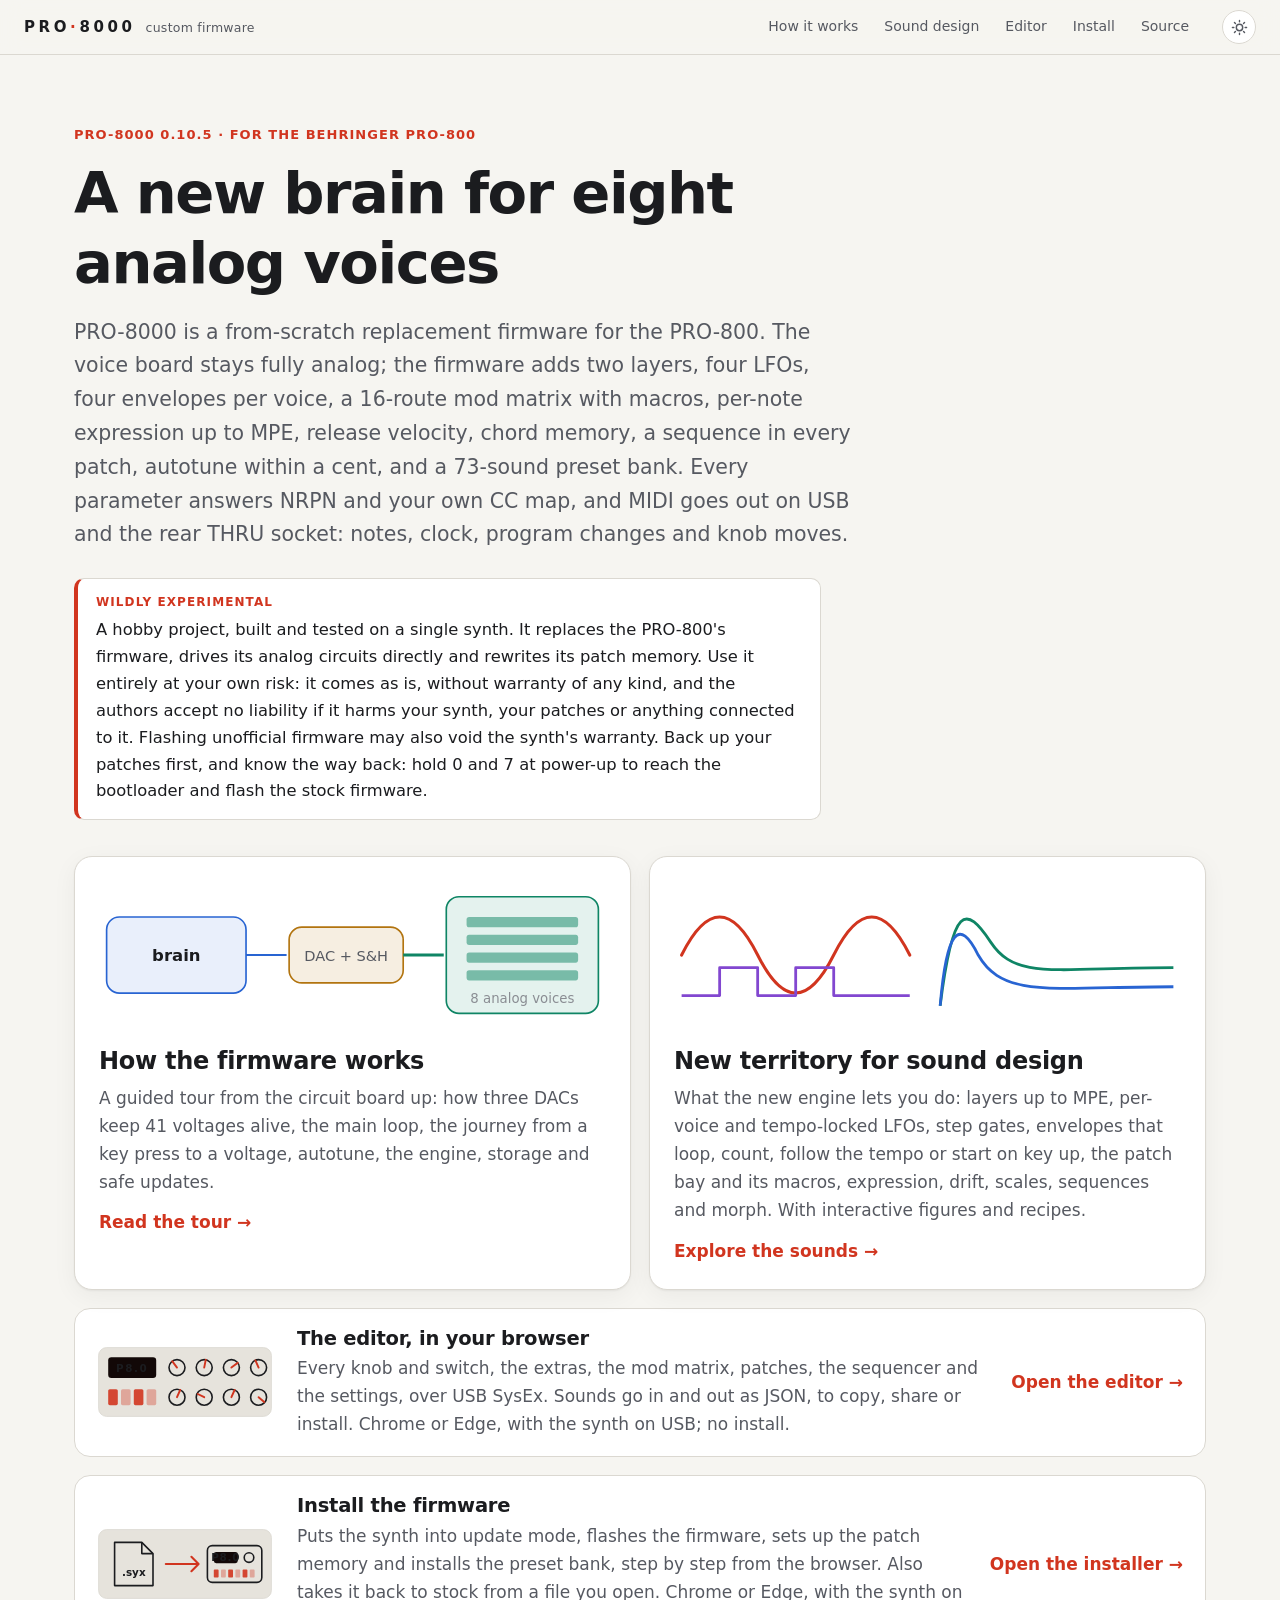
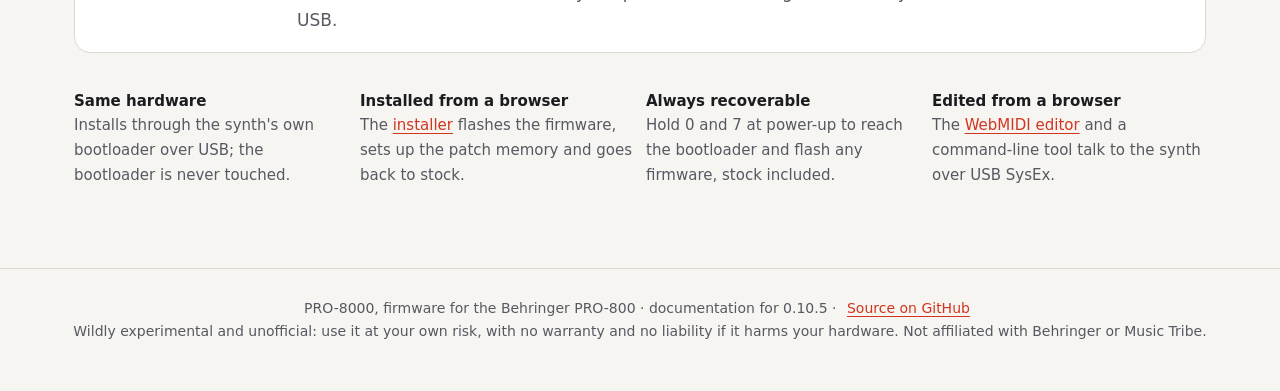
==== commit 2ae7efa8: "PRO-8000 0.10.5: the guides, the editor and the installer, built from 227f0ed with local changes" ====
--- a/index.html
+++ b/index.html
@@ -398,7 +398,7 @@
 </header>
 
 <div class="hero">
-  <div class="kicker">PRO-8000 0.10.0 · for the Behringer PRO-800</div>
+  <div class="kicker">PRO-8000 0.10.5 · for the Behringer PRO-800</div>
   <h1>A new brain for eight analog voices</h1>
   <p class="lede">PRO-8000 is a from-scratch replacement firmware for the PRO-800. The voice board stays fully analog; the firmware adds two layers, four LFOs, four envelopes per voice, a 16-route mod matrix with macros, per-note expression up to MPE, release velocity, chord memory, a sequence in every patch, autotune within a cent, and a 73-sound preset bank. Every parameter answers NRPN and your own CC map, and MIDI goes out on USB and the rear THRU socket: notes, clock, program changes and knob moves.</p>
   <div class="callout" id="experimental"><span class="label">Wildly experimental</span>A hobby project, built and tested on a single synth. It replaces the PRO-800's firmware, drives its analog circuits directly and rewrites its patch memory. Use it entirely at your own risk: it comes as is, without warranty of any kind, and the authors accept no liability if it harms your synth, your patches or anything connected to it. Flashing unofficial firmware may also void the synth's warranty. Back up your patches first, and know the way back: hold 0 and 7 at power-up to reach the bootloader and flash the stock firmware.</div>
@@ -483,6 +483,6 @@
   </div>
 </main>
 
-<footer class="site">PRO-8000, firmware for the Behringer PRO-800 · documentation for 0.10.0 · <a href="https://github.com/klaine/pro-8000">Source on GitHub</a><br>Wildly experimental and unofficial: use it at your own risk, with no warranty and no liability if it harms your hardware. Not affiliated with Behringer or Music Tribe.</footer>
+<footer class="site">PRO-8000, firmware for the Behringer PRO-800 · documentation for 0.10.5 · <a href="https://github.com/klaine/pro-8000">Source on GitHub</a><br>Wildly experimental and unofficial: use it at your own risk, with no warranty and no liability if it harms your hardware. Not affiliated with Behringer or Music Tribe.</footer>
 </body>
 </html>
